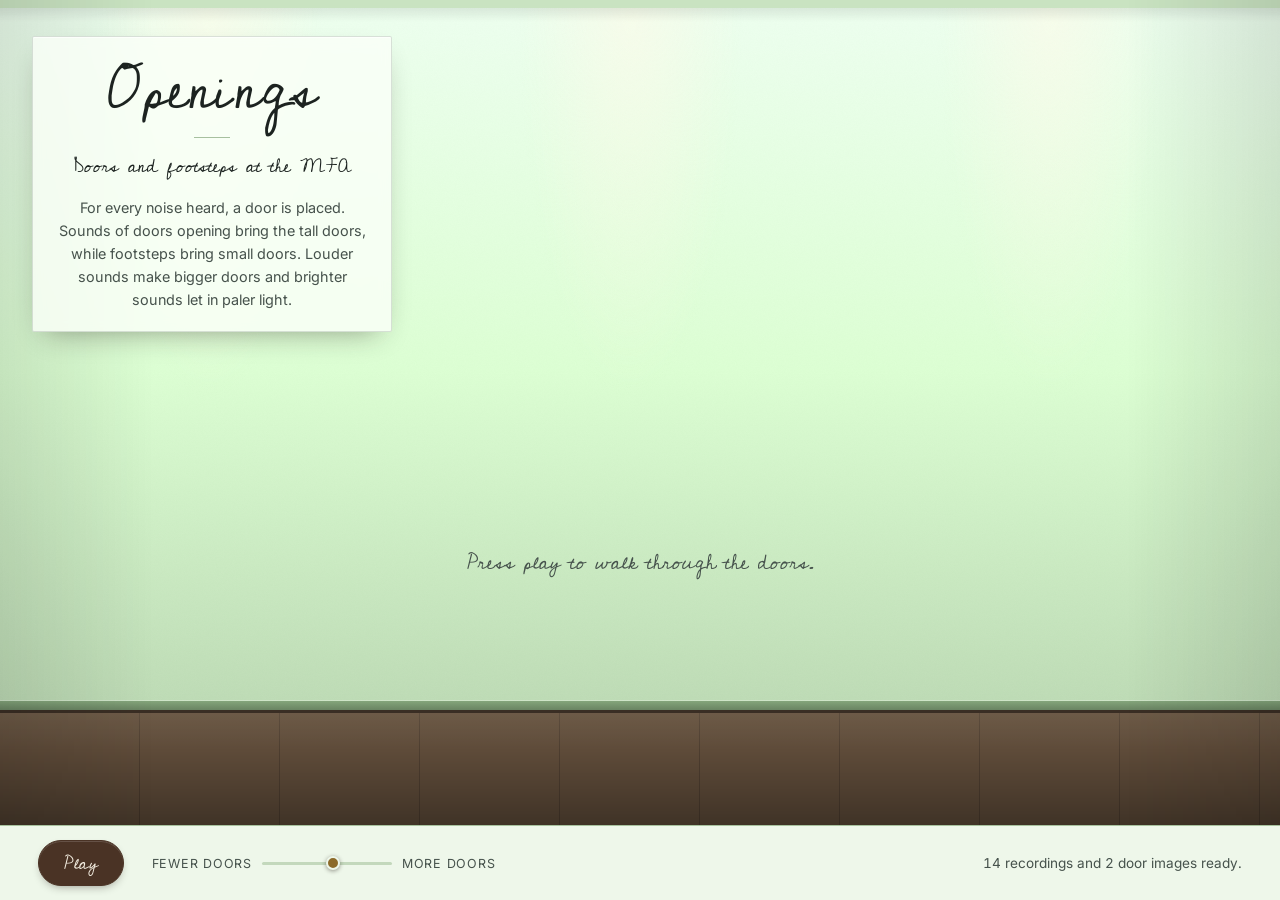
==== openings/index.html @ c805c1d8 "openings" ====
<!DOCTYPE html>
<html lang="en">
<head>
  <meta charset="utf-8">
  <meta name="viewport" content="width=device-width, initial-scale=1, viewport-fit=cover">
  <title>Openings</title>
  <link rel="preconnect" href="https://fonts.googleapis.com">
  <link rel="preconnect" href="https://fonts.gstatic.com" crossorigin>
  <link href="https://fonts.googleapis.com/css2?family=Cedarville+Cursive&family=Inter:ital,opsz,wght@0,14..32,100..900;1,14..32,100..900&display=swap" rel="stylesheet">
  <link rel="stylesheet" href="style.css">
  <script src="script.js" defer></script>
</head>
<body>

  <!-- room -->
  <main class="room">
    <section class="stage" id="stage" aria-label="Doors built from sound">
      <div class="track" id="track">
        <div class="doors" id="doorsLayer"></div>
        <div class="playhead" id="playhead" hidden></div>
        <div class="floor"></div>
      </div>
    </section>

    <!-- wall text like a museum label -->
    <div class="wall-text">
      <h1>Openings</h1>
      <p class="credit">Doors and footsteps at the MFA</p>
      <p class="key">For every noise heard, a door is placed. Sounds of doors opening bring the tall doors, while footsteps bring small doors. Louder sounds make bigger doors and brighter sounds let in paler light.</p>
    </div>

    <p class="empty" id="emptyMessage">Loading sounds and images.</p>
  </main>

  <!-- controls -->
  <footer class="controls">
    <button class="button button--primary" id="playButton" type="button" disabled>Loading</button>
    <label class="slider">
      Fewer doors
      <input id="sensitivitySlider" type="range" min="0" max="100" value="55" aria-label="Sensitivity">
      More doors
    </label>
    <p class="status" id="statusText" aria-live="polite"></p>
  </footer>

</body>
</html>
---- openings/style.css ----
/* color tokens */
   :root {
    --wall: #ddffd4;
    --wall-top: #eefff0;          /* walls are lighter near the ceiling lights */
    --wall-bottom: #b4cfac;       /* and a little darker near the floor */
    --lamp: rgba(255, 250, 232, 0.55);   /* pools of gallery light on the wall */
    --ceiling: #c9e3c1;           /* crown molding along the top of the wall */
    --baseboard: #84a57b;
    --floor: #5E4B39;
    --floor-line: #3A2E24;
    --plank-seam: rgba(0, 0, 0, 0.18);
    --door: #4A3325;
    --brass: #8C6A2A;
    --shadow: rgba(30, 22, 15, 0.45);
    --ink: #1C2320;
    --ink-soft: #46524C;
    --card: rgba(250, 255, 248, 0.82);   /* the wall label */
    --card-edge: rgba(70, 82, 76, 0.18);
    --bar: #eef7ea;
    --bar-edge: #a8c29e;
    --track-groove: #c3d8bc;      /* slider rail */
    --on-door: #F5EFE2;
    --floor-height: 14%;
  
    box-sizing: border-box;
    padding-top: env(safe-area-inset-top, 0px);
    padding-bottom: env(safe-area-inset-bottom, 0px);
    background: var(--wall);
  }
  
  /* Dark mode colors to show the museum after hours */
  @media (prefers-color-scheme: dark) {
    :root:not([data-theme="light"]) {
      --wall: #1D2B22; --wall-top: #26382C; --wall-bottom: #141E17;
      --lamp: rgba(255, 220, 160, 0.10); --ceiling: #2E4234; --baseboard: #2B3B30;
      --floor: #120E0B; --floor-line: #3D3128; --plank-seam: rgba(255, 255, 255, 0.04);
      --door: #6E4C38; --brass: #D4AC5A; --shadow: rgba(0, 0, 0, 0.6);
      --ink: #E8EFE4; --ink-soft: #A3B5A6;
      --card: rgba(22, 32, 26, 0.82); --card-edge: rgba(200, 230, 200, 0.12);
      --bar: #121A15; --bar-edge: #2F3F33; --track-groove: #2F3F33;
    }
  }
  :root[data-theme="dark"] {
    --wall: #1D2B22; --wall-top: #26382C; --wall-bottom: #141E17;
    --lamp: rgba(255, 220, 160, 0.10); --ceiling: #2E4234; --baseboard: #2B3B30;
    --floor: #120E0B; --floor-line: #3D3128; --plank-seam: rgba(255, 255, 255, 0.04);
    --door: #6E4C38; --brass: #D4AC5A; --shadow: rgba(0, 0, 0, 0.6);
    --ink: #E8EFE4; --ink-soft: #A3B5A6;
    --card: rgba(22, 32, 26, 0.82); --card-edge: rgba(200, 230, 200, 0.12);
    --bar: #121A15; --bar-edge: #2F3F33; --track-groove: #2F3F33;
  }
  
  *, *::before, *::after { box-sizing: border-box; }
  
  html { height: 100%; scroll-padding-top: env(safe-area-inset-top, 0px); }
  
  body {
    height: 100%;
    margin: 0;
    display: flex;
    flex-direction: column;
    background: var(--wall);
    color: var(--ink);
    font-family: "Inter", sans-serif;
    -webkit-font-smoothing: antialiased;
  }
  
  /* room */
  /* the wall is lighter at the top, darker towards the floor */
  .room {
    position: relative; flex: 1; min-height: 0; overflow: hidden;
    background: linear-gradient(to bottom, var(--wall-top), var(--wall) 45%, var(--wall-bottom));
  }
  
  /* a plaster grain over the whole wall */
  .room::before {
    content: "";
    position: absolute; inset: 0; z-index: 0; pointer-events: none;
    opacity: 0.35; mix-blend-mode: multiply;
    background-image: url("data:image/svg+xml,%3Csvg xmlns='http://www.w3.org/2000/svg' width='160' height='160'%3E%3Cfilter id='n'%3E%3CfeTurbulence type='fractalNoise' baseFrequency='0.9' numOctaves='2' stitchTiles='stitch'/%3E%3CfeColorMatrix values='0 0 0 0 0.45 0 0 0 0 0.55 0 0 0 0 0.45 0 0 0 0.12 0'/%3E%3C/filter%3E%3Crect width='100%25' height='100%25' filter='url(%23n)'/%3E%3C/svg%3E");
  }
  
  /* darkening at the left and right edges */
  .room::after {
    content: "";
    position: absolute; inset: 0; z-index: 3; pointer-events: none;
    background:
      linear-gradient(to right, rgba(0, 0, 0, 0.10), transparent 12%, transparent 88%, rgba(0, 0, 0, 0.10)),
      /* shadowed ledge at the top */
      linear-gradient(to bottom, var(--ceiling) 0 8px, rgba(0, 0, 0, 0.08) 8px 9px, transparent 22px);
  }
  
  /* the stage scrolls sideways; the track inside it gets wider over time */
  .stage { position: absolute; inset: 0; z-index: 1; overflow-x: auto; overflow-y: hidden; scrollbar-width: thin; scrollbar-color: var(--baseboard) transparent; }
  .track { position: relative; height: 100%; min-width: 100%; will-change: transform; }
  
  /* light from ceiling track lights, every 420px, moving with the room */
  .track::before {
    content: "";
    position: absolute; left: 0; right: 0; top: 0; bottom: var(--floor-height);
    background: radial-gradient(ellipse 160px 80% at 50% 0%, var(--lamp), transparent 70%);
    background-size: 420px 100%;
    background-repeat: repeat-x;
    pointer-events: none;
  }
  
  /* doors are placed on top of the floor */
  .doors { position: absolute; left: 0; right: 0; top: 0; bottom: var(--floor-height); z-index: 1; }
  
  /* wood floor */
  .floor {
    position: absolute; left: 0; right: 0; bottom: 0;
    height: var(--floor-height);
    background:
      linear-gradient(var(--floor-line) 0 3px, transparent 3px),
      linear-gradient(to bottom, rgba(255, 240, 210, 0.10), transparent 35%, rgba(0, 0, 0, 0.32)),
      repeating-linear-gradient(90deg, transparent 0 139px, var(--plank-seam) 139px 140px),
      var(--floor);
  }
  
  /* baseboard along the bottom of the wall, above the floor */
  .floor::before {
    content: "";
    position: absolute; left: 0; right: 0; bottom: 100%;
    height: 10px;
    background: linear-gradient(to bottom, rgba(255, 255, 255, 0.25) 0 1px, var(--baseboard) 1px, color-mix(in srgb, var(--baseboard) 80%, black));
  }
  
  /* playhead */
  .playhead {
    position: absolute; top: 12%; bottom: var(--floor-height); left: 0;
    width: 2px; margin-left: -1px;
    background: linear-gradient(to bottom, transparent, var(--brass) 30%);
    opacity: 0.8;
  }
  .playhead::after {
    content: "";
    position: absolute; bottom: -4px; left: -3px;
    width: 8px; height: 8px; border-radius: 50%;
    background: var(--brass);
    box-shadow: 0 0 0 4px color-mix(in srgb, var(--brass) 25%, transparent);
    animation: pulse 1.6s ease-in-out infinite;
  }
  @keyframes pulse {
    50% { box-shadow: 0 0 0 7px color-mix(in srgb, var(--brass) 0%, transparent); }
  }
  
  /* wall text */
  .wall-text {
    position: absolute; z-index: 4; pointer-events: none;
    top: clamp(20px, 4vh, 40px); left: clamp(12px, 3vw, 32px);
    max-width: 36ch;
    padding: 18px 24px 20px;
    background: var(--card);
    backdrop-filter: blur(6px);
    -webkit-backdrop-filter: blur(6px);
    border: 1px solid var(--card-edge);
    border-radius: 2px;
    box-shadow: 0 1px 0 rgba(255, 255, 255, 0.6) inset, 0 12px 28px -14px var(--shadow);
    text-align: center;
  }
  .wall-text h1 {
    margin: 0 0 0.2em;
    font-family: "Cedarville Cursive", cursive;
    font-weight: 400; font-size: clamp(2rem, 5vw, 3.6rem);
    line-height: 1.25; letter-spacing: normal;
    margin-bottom: 10px;
  }
  /* small horizontal line between the title and the credit */
  .wall-text .credit::before {
    content: "";
    display: block;
    width: 36px; height: 1px; margin: 0 auto 10px;
    background: var(--baseboard);
    opacity: 0.7;
  }
  .wall-text .credit { margin: 0 0 0.6em; font-weight: 500; font-size: 1.2rem; font-family: "Cedarville Cursive", cursive; }
  .wall-text .key { margin: 0; color: var(--ink-soft); font-size: 0.9rem; line-height: 1.6; text-wrap: pretty; }
  
  /* credit and key fade out and fold away and only the title stays */
  .wall-text h1 { transition: margin 1s ease; }
  .wall-text .credit, .wall-text .key {
    max-height: 20em;
    overflow: hidden;
    transition: opacity 1s ease, max-height 1s ease, margin 1s ease;
  }
  .wall-text.is-quiet h1 { margin-bottom: 0; }
  .wall-text.is-quiet .credit, .wall-text.is-quiet .key {
    opacity: 0;
    max-height: 0;
    margin: 0;
  }
  
  /* the waiting message pulses until Play is pressed */
  .empty {
    position: absolute; z-index: 2; left: 50%; bottom: calc(var(--floor-height) + 16%);
    transform: translateX(-50%);
    margin: 0; max-width: 32ch; text-align: center; line-height: 1.5; color: var(--ink-soft);
    font-weight: 400; font-size: 1.3rem;
    font-family: "Cedarville Cursive", cursive;
    animation: breathe 3.2s ease-in-out infinite;
  }
  @keyframes breathe { 50% { opacity: 0.5; } }
  
  /* doors */
  .door {
    position: absolute; bottom: 0;
    padding: 0; margin: 0; border: 0; background: none;
    cursor: pointer;
    perspective: 600px;            /* gives the swing 3D depth */
    --angle: 0;                    /* how far the door is open, in degrees (set by JS) */
    --swing: 800ms;                /* how long the swing takes (set by JS) */
    --door-height: 100px;          /* used to size the glow (set by JS) */
    animation: door-appear 260ms ease-out;
  }
  /* doors rise gently into place */
  @keyframes door-appear {
    from { opacity: 0; transform: translateY(6px); }
    to   { opacity: 1; transform: none; }
  }
  
  /* shadow where the door touches the floor */
  .door::before {
    content: "";
    position: absolute; left: -14%; right: -14%; bottom: -5px;
    height: 12px;
    background: radial-gradient(ellipse at center, var(--shadow), transparent 70%);
    z-index: -1;
    pointer-events: none;
  }
  
  /* the door image swing on their left edge */
  .door__image {
    position: absolute; inset: 0;
    width: 100%; height: 100%;
    object-fit: contain;
    transform-origin: left center;
    transform: rotateY(calc(var(--angle) * -1deg));
    transition: transform var(--swing) cubic-bezier(.25, .6, .2, 1), filter 200ms ease;
    will-change: transform;
  }
  
  /* the light behind a big door. revealed when it swings open */
  .door__light {
    position: absolute; inset: 0;
    background: radial-gradient(ellipse at 50% 35%, #FFFDF6 0%, var(--light, #E9C47A) 75%);
    box-shadow: 0 0 calc(var(--door-height) * 0.22) var(--light-glow, transparent);
    opacity: 0;
    transition: opacity var(--swing) ease;
    will-change: opacity;
  }
  .door.is-open .door__light { opacity: 1; }
  
  /* light on the floor in front of an open door */
  .door--big::after {
    content: "";
    position: absolute; top: 100%; left: 0; right: 0;
    height: calc(var(--door-height) * 0.3);
    background: linear-gradient(to bottom, var(--light-glow, transparent), transparent);
    clip-path: polygon(0 0, 100% 0, 140% 100%, -40% 100%);
    opacity: 0;
    transition: opacity var(--swing) ease;
    pointer-events: none;
  }
  .door--big.is-open::after { opacity: 1; }
  
  /* fallback if an image fails to load */
  .door--plain { background: var(--door); }
  
  .door:hover .door__image { filter: brightness(1.1) drop-shadow(0 0 6px var(--light-glow, transparent)); }
  .door:focus-visible { outline: 2px solid var(--brass); outline-offset: 5px; }
  
  /* controls */
  .controls {
    position: relative;
    display: flex; flex-wrap: wrap; align-items: center; gap: 12px 28px;
    padding: 14px clamp(16px, 3vw, 40px);
    background: var(--bar);
    border-top: 1px solid var(--bar-edge);
    box-shadow: 0 -10px 24px -18px var(--shadow);
  }
  .button {
    font: inherit; font-size: 1.1rem; font-weight: 500;
    padding: 0.3em 1.4em; border-radius: 999px;
    border: 1px solid var(--ink-soft); background: transparent; color: var(--ink);
    cursor: pointer;
    transition: background-color 150ms ease, transform 150ms ease, box-shadow 150ms ease;
  }
  .button--primary {
    background: var(--door); border-color: var(--door); color: var(--on-door); min-width: .5em;
    font-family: "Cedarville Cursive", cursive;
    box-shadow: 0 1px 0 rgba(255, 255, 255, 0.15) inset, 0 4px 10px -4px var(--shadow);
  }
  .button--primary:not(:disabled):hover {
    background: color-mix(in srgb, var(--door) 85%, white);
    box-shadow: 0 1px 0 rgba(255, 255, 255, 0.15) inset, 0 6px 14px -4px var(--shadow);
  }
  .button:not(:disabled):active { transform: scale(0.97); }
  .button:disabled { opacity: 0.5; cursor: default; }
  .button:focus-visible, .slider input:focus-visible { outline: 2px solid var(--brass); outline-offset: 3px; }
  
  .slider { display: flex; align-items: center; gap: 10px; font-size: 0.78rem; letter-spacing: 0.06em; text-transform: uppercase; color: var(--ink-soft); }
  
  /* custom slider */
  .slider input {
    -webkit-appearance: none; appearance: none;
    width: 130px; height: 18px; margin: 0;
    background: transparent; cursor: pointer;
  }
  .slider input::-webkit-slider-runnable-track { height: 3px; border-radius: 3px; background: var(--track-groove); }
  .slider input::-moz-range-track { height: 3px; border-radius: 3px; background: var(--track-groove); }
  .slider input::-webkit-slider-thumb {
    -webkit-appearance: none; appearance: none;
    width: 14px; height: 14px; margin-top: -5.5px; border-radius: 50%;
    background: var(--brass); border: 2px solid var(--bar);
    box-shadow: 0 1px 4px var(--shadow);
  }
  .slider input::-moz-range-thumb {
    width: 14px; height: 14px; border-radius: 50%;
    background: var(--brass); border: 2px solid var(--bar);
    box-shadow: 0 1px 4px var(--shadow);
  }
  
  .status {
    flex: 1 1 260px; margin: 0;
    font-size: 0.85rem; color: var(--ink-soft);
    font-variant-numeric: tabular-nums;   /* the door count doesn't wiggle as it changes */
    text-align: right;
  }
  
  /* small screen responsiveness */
  @media (max-width: 640px) {
    .wall-text .key { display: none; }
    .status { text-align: left; }
  }
  @media (prefers-reduced-motion: reduce) {
    .door, .door__image, .door__light, .door--big::after { animation: none; transition: none !important; }
    .empty, .playhead::after { animation: none; }
  }
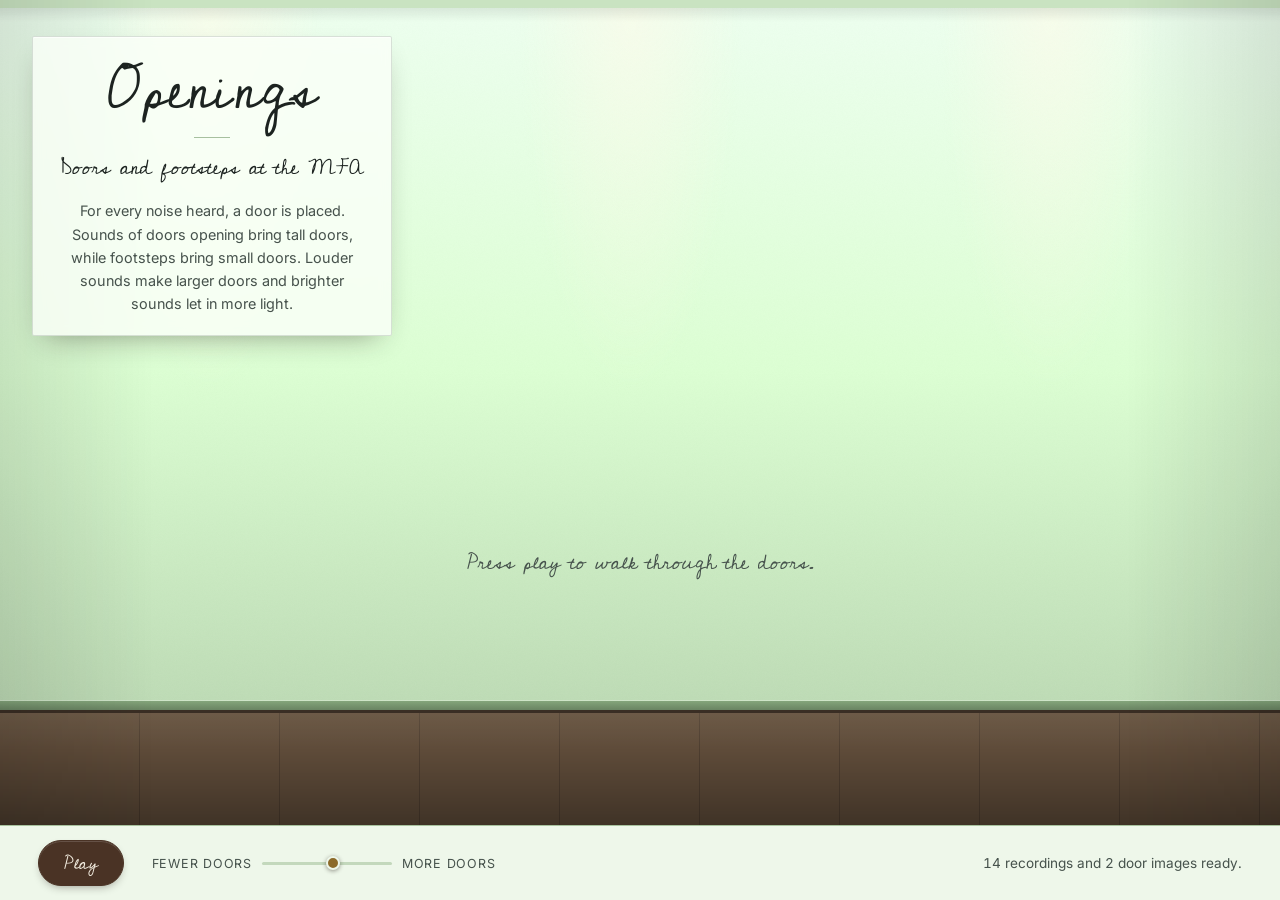
==== commit dc5c7dbd: "word changes" ====
--- a/openings/index.html
+++ b/openings/index.html
@@ -26,10 +26,10 @@
     <div class="wall-text">
       <h1>Openings</h1>
       <p class="credit">Doors and footsteps at the MFA</p>
-      <p class="key">For every noise heard, a door is placed. Sounds of doors opening bring the tall doors, while footsteps bring small doors. Louder sounds make bigger doors and brighter sounds let in paler light.</p>
+      <p class="key">For every noise heard, a door is placed. Sounds of doors opening bring tall doors, while footsteps bring small doors. Louder sounds make larger doors and brighter sounds let in more light.</p>
     </div>
 
-    <p class="empty" id="emptyMessage">Loading sounds and images.</p>
+    <p class="empty" id="emptyMessage">Loading images and sounds.</p>
   </main>
 
   <!-- controls -->
--- a/openings/style.css
+++ b/openings/style.css
@@ -174,7 +174,7 @@
     background: var(--baseboard);
     opacity: 0.7;
   }
-  .wall-text .credit { margin: 0 0 0.6em; font-weight: 500; font-size: 1.2rem; font-family: "Cedarville Cursive", cursive; }
+  .wall-text .credit { margin: 0 0 0.6em; font-weight: 500; font-size: 1.3rem; font-family: "Cedarville Cursive", cursive; }
   .wall-text .key { margin: 0; color: var(--ink-soft); font-size: 0.9rem; line-height: 1.6; text-wrap: pretty; }
   
   /* credit and key fade out and fold away and only the title stays */
